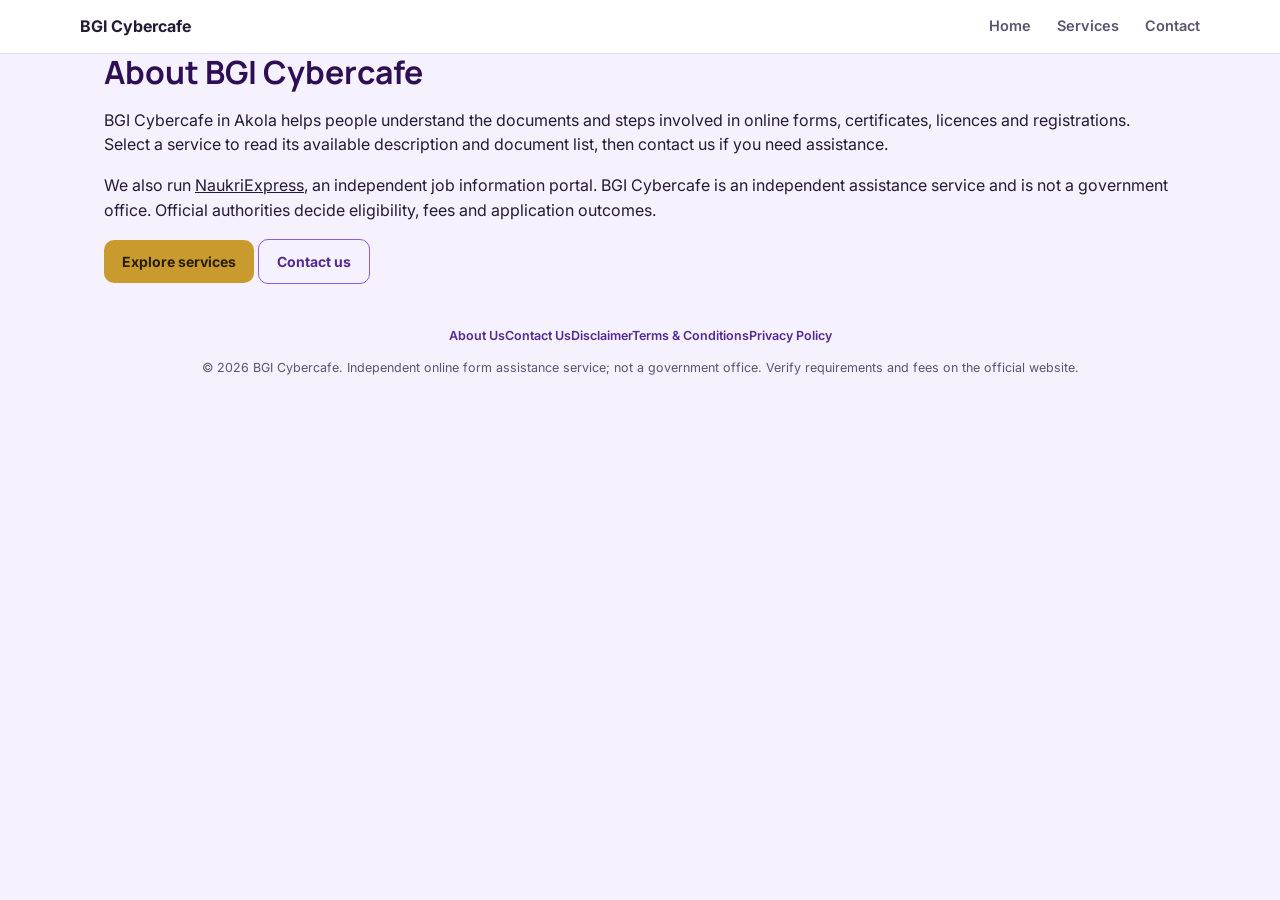
==== about.html @ b55a4147 "Update BGI Cybercafe website" ====
<!DOCTYPE html>
<html lang="en"><head><meta charset="UTF-8"><meta name="viewport" content="width=device-width, initial-scale=1">
<title>About Us | BGI Cybercafe Akola</title><meta name="description" content="Learn about BGI Cybercafe in Akola and our online form and registration assistance."><link rel="canonical" href="https://www.bgicybercafe.world/about.html"><link rel="stylesheet" href="css/style.css"></head>
<body><header class="site-header"><div class="container nav-row"><a href="index.html" class="brand"><span class="brand-text"><strong>BGI Cybercafe</strong></span></a><nav class="nav-links"><a href="index.html">Home</a><a href="index.html#services">Services</a><a href="contact.html">Contact</a></nav></div></header>
<main class="container legal-content"><h1>About BGI Cybercafe</h1><p>BGI Cybercafe in Akola helps people understand the documents and steps involved in online forms, certificates, licences and registrations. Select a service to read its available description and document list, then contact us if you need assistance.</p><p>We also run <a href="https://www.naukriexpress.space/" rel="noopener noreferrer">NaukriExpress</a>, an independent job information portal. BGI Cybercafe is an independent assistance service and is not a government office. Official authorities decide eligibility, fees and application outcomes.</p><p><a class="btn btn-primary" href="index.html#services">Explore services</a> <a class="btn btn-outline" href="contact.html">Contact us</a></p></main>
<footer><div class="container"><nav class="footer-links" aria-label="Footer links"><a href="about.html">About Us</a><a href="contact.html">Contact Us</a><a href="disclaimer.html">Disclaimer</a><a href="terms.html">Terms &amp; Conditions</a><a href="privacy-policy.html">Privacy Policy</a></nav><p>© 2026 BGI Cybercafe. Independent online form assistance service; not a government office. Verify requirements and fees on the official website.</p></div></footer><script src="js/theme.js"></script></body></html>
---- css/style.css ----
/* ============================================================
   Cyber Cafe Services — public site styles
   Palette: deep violet base, warm gold accent for calls to action
   Type: Manrope (headings) / Inter (body)
   ============================================================ */

@import url('https://fonts.googleapis.com/css2?family=Manrope:wght@500;700;800&family=Inter:wght@400;500;600;700&display=swap');

:root {
  --purple-900: #2E0F55;
  --purple-800: #3B1670;
  --purple-700: #522A93;
  --purple-600: #6D3BB8;
  --purple-500: #8B5CE0;
  --purple-100: #EDE6FB;
  --purple-50: #F6F2FD;
  --gold: #C99A2E;
  --gold-dark: #A87C1C;
  --ink: #241B36;
  --ink-soft: #5B5470;
  --white: #FFFFFF;
  --line: #E4DCF5;
  --shadow: 0 12px 28px -14px rgba(46, 15, 85, 0.28);
  --radius: 14px;
}

* { box-sizing: border-box; }

html { scroll-behavior: smooth; }

body {
  margin: 0;
  font-family: 'Inter', system-ui, sans-serif;
  color: var(--ink);
  background: var(--purple-50);
  line-height: 1.55;
}

h1, h2, h3, h4 {
  font-family: 'Manrope', system-ui, sans-serif;
  color: var(--purple-900);
  margin: 0 0 .4em;
  line-height: 1.18;
}

a { color: inherit; }

img { max-width: 100%; display: block; }

.container {
  max-width: 1120px;
  margin: 0 auto;
  padding: 0 24px;
}

button { font-family: inherit; cursor: pointer; }

:focus-visible {
  outline: 3px solid var(--gold);
  outline-offset: 2px;
}

/* ---------- Top ticker ---------- */
.ticker-bar {
  background: var(--purple-900);
  color: var(--purple-50);
  overflow: hidden;
  white-space: nowrap;
  border-bottom: 1px solid var(--purple-800);
}

.ticker-track {
  display: inline-block;
  padding: 9px 0;
  font-size: 13.5px;
  font-weight: 500;
  letter-spacing: .1px;
  animation: cc-marquee 26s linear infinite;
}

.ticker-track span { padding-right: 64px; }

@keyframes cc-marquee {
  from { transform: translateX(0); }
  to   { transform: translateX(-50%); }
}

@media (prefers-reduced-motion: reduce) {
  .ticker-track { animation: none; }
}

/* ---------- Header ---------- */
header.site-header {
  background: var(--white);
  border-bottom: 1px solid var(--line);
  position: sticky;
  top: 0;
  z-index: 30;
}

.nav-row {
  display: flex;
  align-items: center;
  justify-content: space-between;
  padding: 14px 0;
  gap: 16px;
}

.brand {
  display: flex;
  align-items: center;
  gap: 10px;
  text-decoration: none;
}

.brand-mark {
  width: 40px;
  height: 40px;
  border-radius: 11px;
  background: linear-gradient(150deg, var(--purple-700), var(--purple-900));
  color: var(--white);
  display: flex;
  align-items: center;
  justify-content: center;
  font-family: 'Manrope', sans-serif;
  font-weight: 800;
  font-size: 16px;
}

.brand-text .name {
  font-family: 'Manrope', sans-serif;
  font-weight: 800;
  font-size: 17px;
  color: var(--purple-900);
}

.brand-text .tag {
  font-size: 12px;
  color: var(--ink-soft);
}

.nav-links { display: flex; gap: 26px; }

.nav-links a {
  text-decoration: none;
  font-size: 14.5px;
  font-weight: 600;
  color: var(--ink-soft);
}

.nav-links a:hover { color: var(--purple-700); }

.btn {
  display: inline-flex;
  align-items: center;
  justify-content: center;
  gap: 8px;
  border: none;
  border-radius: 10px;
  font-weight: 700;
  font-size: 14px;
  padding: 11px 18px;
  text-decoration: none;
  transition: transform .12s ease, box-shadow .12s ease, background .15s ease;
}

.btn:active { transform: translateY(1px); }

.btn-primary {
  background: var(--gold);
  color: #2A1E00;
}
.btn-primary:hover { background: var(--gold-dark); }

.btn-ghost {
  background: var(--purple-100);
  color: var(--purple-800);
}
.btn-ghost:hover { background: var(--purple-100); filter: brightness(0.97); }

.btn-outline {
  background: transparent;
  color: var(--purple-700);
  border: 1.5px solid var(--purple-500);
}
.btn-outline:hover { background: var(--purple-50); }

.btn-block { width: 100%; }

/* ---------- Hero ---------- */
.hero {
  background: radial-gradient(circle at 85% 0%, var(--purple-700) 0%, var(--purple-900) 55%);
  color: var(--purple-50);
  padding: 64px 0 76px;
}

.hero-grid {
  display: grid;
  grid-template-columns: 1.15fr .85fr;
  gap: 40px;
  align-items: center;
}

.hero h1 {
  color: var(--white);
  font-size: clamp(30px, 4vw, 44px);
  max-width: 15ch;
}

.hero p.lead {
  color: #D9CCF4;
  font-size: 16.5px;
  max-width: 46ch;
  margin-bottom: 26px;
}

.hero-actions { display: flex; gap: 12px; flex-wrap: wrap; }

.hero-stats {
  display: grid;
  grid-template-columns: repeat(3, 1fr);
  gap: 14px;
  margin-top: 34px;
}

.hero-stat {
  background: rgba(255,255,255,.07);
  border: 1px solid rgba(255,255,255,.14);
  border-radius: 12px;
  padding: 14px 12px;
}

.hero-stat .num {
  font-family: 'Manrope', sans-serif;
  font-weight: 800;
  font-size: 21px;
  color: var(--white);
}

.hero-stat .lbl { font-size: 12px; color: #C9BAEA; }

.hero-card {
  background: var(--white);
  border-radius: 18px;
  padding: 22px;
  color: var(--ink);
  box-shadow: var(--shadow);
}

.hero-card h3 { font-size: 16px; margin-bottom: 12px; }

.hero-card ol {
  margin: 0 0 16px;
  padding-left: 18px;
  font-size: 14px;
  color: var(--ink-soft);
}

.hero-card li { margin-bottom: 8px; }

/* ---------- Sections ---------- */
.section { padding: 58px 0; }

.section-head {
  display: flex;
  justify-content: space-between;
  align-items: flex-end;
  gap: 20px;
  margin-bottom: 30px;
}

.section-head p { color: var(--ink-soft); max-width: 54ch; margin: 6px 0 0; }

/* ---------- Service cards ---------- */
.grid-services {
  display: grid;
  grid-template-columns: repeat(3, 1fr);
  gap: 20px;
}

.service-card {
  background: var(--white);
  border: 1px solid var(--line);
  border-radius: var(--radius);
  padding: 22px;
  display: flex;
  flex-direction: column;
  gap: 12px;
}

.service-top { display: flex; align-items: flex-start; gap: 12px; }

.service-icon {
  width: 46px;
  height: 46px;
  border-radius: 12px;
  background: var(--purple-100);
  display: flex;
  align-items: center;
  justify-content: center;
  font-size: 21px;
  flex-shrink: 0;
}

.service-title { font-size: 16.5px; margin: 0 0 2px; }

.service-tagline {
  font-size: 12.5px;
  font-weight: 600;
  color: var(--purple-600);
  text-transform: none;
}

.service-desc {
  font-size: 13.5px;
  color: var(--ink-soft);
  margin: 0;
}

.service-links {
  display: flex;
  gap: 14px;
  font-size: 13px;
  font-weight: 600;
}

.service-links button {
  background: none;
  border: none;
  padding: 0;
  color: var(--purple-700);
  display: flex;
  align-items: center;
  gap: 5px;
}

.service-links button:hover { color: var(--purple-900); }

.service-actions {
  margin-top: auto;
  display: flex;
  gap: 10px;
  padding-top: 6px;
}

.service-actions .btn { flex: 1; padding: 10px 12px; font-size: 13.5px; }

/* ---------- Modal ---------- */
.cc-modal-overlay {
  position: fixed;
  inset: 0;
  background: rgba(36, 20, 60, .55);
  display: none;
  align-items: center;
  justify-content: center;
  padding: 20px;
  z-index: 100;
}

.cc-modal-overlay.open { display: flex; }

.cc-modal {
  background: var(--white);
  border-radius: 16px;
  max-width: 480px;
  width: 100%;
  max-height: 85vh;
  overflow-y: auto;
  padding: 26px;
  position: relative;
}

.cc-modal-close {
  position: absolute;
  top: 14px;
  right: 14px;
  background: var(--purple-50);
  border: none;
  width: 32px;
  height: 32px;
  border-radius: 9px;
  font-size: 16px;
  color: var(--ink-soft);
}

.cc-modal h3 { padding-right: 30px; }

.cc-modal .modal-sub {
  font-size: 13px;
  color: var(--ink-soft);
  margin-bottom: 16px;
}

.doc-list { list-style: none; margin: 0; padding: 0; display: grid; gap: 9px; }

.doc-list li {
  display: flex;
  align-items: center;
  gap: 10px;
  font-size: 14px;
  padding: 10px 12px;
  background: var(--purple-50);
  border-radius: 9px;
}

.doc-list li::before {
  content: "";
  width: 8px;
  height: 8px;
  border-radius: 50%;
  background: var(--gold);
  flex-shrink: 0;
}

.cc-modal video-wrap iframe { width: 100%; aspect-ratio: 16/9; border-radius: 10px; border: none; }

.video-wrap { position: relative; padding-top: 56.25%; border-radius: 10px; overflow: hidden; background: var(--ink); }
.video-wrap iframe { position: absolute; inset: 0; width: 100%; height: 100%; border: none; }

.cc-modal .modal-apply { margin-top: 18px; }

/* ---------- How it works ---------- */
.steps {
  display: grid;
  grid-template-columns: repeat(4, 1fr);
  gap: 18px;
}

.step {
  background: var(--white);
  border: 1px solid var(--line);
  border-radius: var(--radius);
  padding: 20px;
}

.step .step-index {
  width: 30px;
  height: 30px;
  border-radius: 9px;
  background: var(--purple-900);
  color: var(--white);
  font-family: 'Manrope', sans-serif;
  font-weight: 700;
  font-size: 13px;
  display: flex;
  align-items: center;
  justify-content: center;
  margin-bottom: 12px;
}

.step h4 { font-size: 15px; }
.step p { font-size: 13.5px; color: var(--ink-soft); margin: 0; }

/* ---------- Contact / footer ---------- */
.contact-band {
  background: var(--purple-900);
  color: var(--purple-50);
  border-radius: 20px;
  padding: 34px;
  display: grid;
  grid-template-columns: 1.2fr .8fr;
  gap: 24px;
  align-items: center;
}

.contact-band h2 { color: var(--white); }
.contact-band p { color: #D9CCF4; }

.contact-info { display: grid; gap: 8px; font-size: 14px; }

footer {
  padding: 26px 0 40px;
  text-align: center;
  font-size: 12.5px;
  color: var(--ink-soft);
}

footer a { color: var(--purple-700); text-decoration: none; font-weight: 600; }

/* ---------- Responsive ---------- */
@media (max-width: 880px) {
  .hero-grid { grid-template-columns: 1fr; }
  .grid-services { grid-template-columns: repeat(2, 1fr); }
  .steps { grid-template-columns: repeat(2, 1fr); }
  .contact-band { grid-template-columns: 1fr; text-align: left; }
  .nav-links { display: none; }
}

@media (max-width: 560px) {
  .grid-services { grid-template-columns: 1fr; }
  .steps { grid-template-columns: 1fr; }
  .hero-stats { grid-template-columns: 1fr; }
  .service-actions { flex-direction: column; }
}
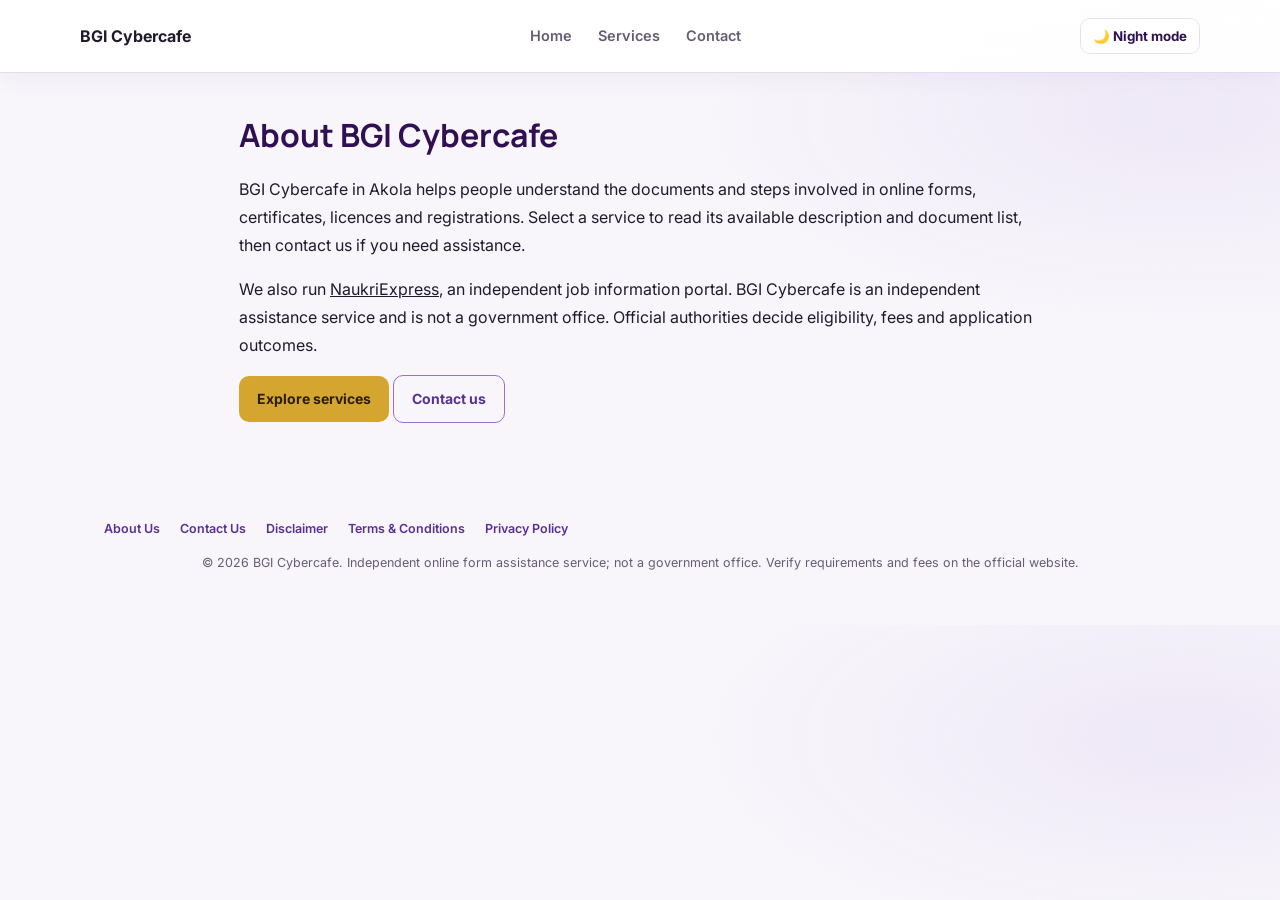
==== commit 878b7d2a: "Add Google AdSense script to public pages" ====
--- a/about.html
+++ b/about.html
@@ -1,6 +1,8 @@
 <!DOCTYPE html>
 <html lang="en"><head><meta charset="UTF-8"><meta name="viewport" content="width=device-width, initial-scale=1">
-<title>About Us | BGI Cybercafe Akola</title><meta name="description" content="Learn about BGI Cybercafe in Akola and our online form and registration assistance."><link rel="canonical" href="https://www.bgicybercafe.world/about.html"><link rel="stylesheet" href="css/style.css"></head>
+<title>About Us | BGI Cybercafe Akola</title><meta name="description" content="Learn about BGI Cybercafe in Akola and our online form and registration assistance."><link rel="canonical" href="https://www.bgicybercafe.world/about.html"><link rel="stylesheet" href="css/style.css"><script async src="https://pagead2.googlesyndication.com/pagead/js/adsbygoogle.js?client=ca-pub-7337308462039392"
+     crossorigin="anonymous"></script>
+</head>
 <body><header class="site-header"><div class="container nav-row"><a href="index.html" class="brand"><span class="brand-text"><strong>BGI Cybercafe</strong></span></a><nav class="nav-links"><a href="index.html">Home</a><a href="index.html#services">Services</a><a href="contact.html">Contact</a></nav></div></header>
 <main class="container legal-content"><h1>About BGI Cybercafe</h1><p>BGI Cybercafe in Akola helps people understand the documents and steps involved in online forms, certificates, licences and registrations. Select a service to read its available description and document list, then contact us if you need assistance.</p><p>We also run <a href="https://www.naukriexpress.space/" rel="noopener noreferrer">NaukriExpress</a>, an independent job information portal. BGI Cybercafe is an independent assistance service and is not a government office. Official authorities decide eligibility, fees and application outcomes.</p><p><a class="btn btn-primary" href="index.html#services">Explore services</a> <a class="btn btn-outline" href="contact.html">Contact us</a></p></main>
 <footer><div class="container"><nav class="footer-links" aria-label="Footer links"><a href="about.html">About Us</a><a href="contact.html">Contact Us</a><a href="disclaimer.html">Disclaimer</a><a href="terms.html">Terms &amp; Conditions</a><a href="privacy-policy.html">Privacy Policy</a></nav><p>© 2026 BGI Cybercafe. Independent online form assistance service; not a government office. Verify requirements and fees on the official website.</p></div></footer><script src="js/theme.js"></script></body></html>
--- a/css/style.css
+++ b/css/style.css
@@ -335,6 +335,25 @@
 }
 
 .service-links button:hover { color: var(--purple-900); }
+.service-links a { color: var(--purple-700); text-decoration: none; }
+.service-links a:hover { text-decoration: underline; }
+.service-title a, .service-desc a, .news-card h2 a, .news-card h3 a { color: inherit; text-decoration: none; }
+.service-title a:hover, .service-desc a:hover, .news-card h2 a:hover, .news-card h3 a:hover { text-decoration: underline; }
+.service-tags { display: flex; flex-wrap: wrap; gap: 5px; margin: 8px 0; }
+.service-tags span { border-radius: 30px; background: var(--purple-100); color: var(--purple-900); padding: 3px 8px; font-size: 11px; }
+.hero-news-item { padding: 10px 0; border-bottom: 1px solid var(--line); }
+.hero-news-item a { color: var(--purple-900); font-weight: 700; }
+.news-body { white-space: pre-wrap; overflow-wrap: anywhere; }
+.copy-link { background: transparent; border: 0; color: var(--purple-700); font-size: 12px; text-decoration: underline; align-self: flex-start; padding: 0; }
+.share-row { display: flex; flex-wrap: wrap; align-items: center; gap: 10px; margin: 24px 0; }
+.share-icon { width: 20px; height: 20px; flex: none; }
+.whatsapp-icon { color: #1fae5d; }
+.telegram-icon { color: #229ed9; }
+.jobs-promo { display: inline-flex; align-items: center; gap: 9px; padding: 10px 16px; margin: 0 0 22px; border-radius: 999px; background: #f2c64d; color: #261504; font-weight: 800; text-decoration: none; box-shadow: 0 8px 22px rgba(0,0,0,.16); animation: jobs-pulse 2.8s ease-in-out infinite; }
+.jobs-promo:hover { transform: translateY(-2px); background: #ffd96b; }
+.jobs-promo-dot { width: 9px; height: 9px; background: #982d16; border-radius: 50%; box-shadow: 0 0 0 4px rgba(152,45,22,.18); }
+@keyframes jobs-pulse { 50% { box-shadow: 0 8px 28px rgba(242,198,77,.5); } }
+.mobile-menu-toggle { display: none; border: 1px solid var(--line); border-radius: 9px; background: var(--white); color: var(--purple-900); padding: 9px 12px; font-weight: 700; }
 
 .service-actions {
   margin-top: auto;
@@ -466,7 +485,8 @@
 .contact-band h2 { color: var(--white); }
 .contact-band p { color: #D9CCF4; }
 
-.contact-info { display: grid; gap: 8px; font-size: 14px; }
+.contact-info { display: grid; gap: 8px; font-size: 14px; color: #fff; }
+.contact-info > div { color: #fff; }
 
 footer {
   padding: 26px 0 40px;
@@ -476,6 +496,48 @@
 }
 
 footer a { color: var(--purple-700); text-decoration: none; font-weight: 600; }
+.footer-links { display: flex; flex-wrap: wrap; gap: 10px 20px; margin-bottom: 14px; }
+.legal-content { max-width: 850px; margin: 44px auto 70px; line-height: 1.75; }
+.legal-content h1 { margin-bottom: 20px; }
+.legal-content h2 { margin: 24px 0 8px; font-size: 1.3rem; }
+.legal-content p, .legal-content li { margin-bottom: 12px; }
+.theme-toggle { background: var(--white); border: 1px solid var(--line); border-radius: 10px; color: var(--purple-900); font-weight: 700; padding: 9px 12px; white-space: nowrap; }
+.service-details { background: var(--white); border: 1px solid var(--line); border-radius: var(--radius); padding: 28px; }
+.service-details .doc-list { margin: 16px 0 24px; }
+html[data-theme="dark"] {
+  color-scheme: dark;
+  --purple-50: #151021;
+  --purple-100: #312345;
+  --purple-700: #c9aaff;
+  --ink: #f4efff;
+  --ink-soft: #c8bddb;
+  --line: #493657;
+}
+html[data-theme="dark"] body { background: #151021; color: #f4efff; }
+html[data-theme="dark"] h1, html[data-theme="dark"] h2, html[data-theme="dark"] h3, html[data-theme="dark"] h4 { color: #f4efff; }
+html[data-theme="dark"] .service-card, html[data-theme="dark"] .step, html[data-theme="dark"] .hero-card, html[data-theme="dark"] .service-details, html[data-theme="dark"] .cc-modal { background: #241a34; color: #f4efff; border-color: #493657; }
+html[data-theme="dark"] .theme-toggle { background: #352548; color: #f4efff; }
+html[data-theme="dark"] .service-desc, html[data-theme="dark"] .service-tagline, html[data-theme="dark"] .step p, html[data-theme="dark"] footer { color: #c8bddb; }
+html[data-theme="dark"] .doc-list li { background: #352548; }
+html[data-theme="dark"] .hero h1, html[data-theme="dark"] .contact-band h2 { color: #fff; }
+html[data-theme="dark"] header.site-header { background: #241a34; border-color: #493657; }
+html[data-theme="dark"] .brand-text .name, html[data-theme="dark"] .brand strong,
+html[data-theme="dark"] .nav-links a, html[data-theme="dark"] .hero-card h2,
+html[data-theme="dark"] .hero-card h3, html[data-theme="dark"] .hero-news-item a,
+html[data-theme="dark"] .service-links a, html[data-theme="dark"] .service-title,
+html[data-theme="dark"] .news-card a, html[data-theme="dark"] .service-tags span { color: #f4efff; }
+html[data-theme="dark"] .service-tags span { background: #493657; }
+html[data-theme="dark"] .btn-outline { color: #e6cdff; border-color: #b693ee; background: #302143; }
+html[data-theme="dark"] .btn-ghost { color: #f4efff; background: #493657; }
+html[data-theme="dark"] .btn-primary { color: #211500; background: #e6b43f; }
+html[data-theme="dark"] .hero-card p, html[data-theme="dark"] .hero-card li { color: #f4efff; }
+html[data-theme="dark"] .contact-band, html[data-theme="dark"] .contact-band p,
+html[data-theme="dark"] .contact-info, html[data-theme="dark"] .contact-info > div { color: #fff; }
+html[data-theme="dark"] .ticker-bar { background: #281346; color: #ffcf55; }
+html[data-theme="dark"] .ticker-track, html[data-theme="dark"] .ticker-track span { color: #ffcf55; }
+html[data-theme="dark"] .copy-link { color: #f2c64d; }
+html[data-theme="dark"] .mobile-menu-toggle { background: #352548; color: #fff; }
+@media (prefers-reduced-motion: reduce) { .jobs-promo { animation: none; } }
 
 /* ---------- Responsive ---------- */
 @media (max-width: 880px) {
@@ -483,12 +545,1315 @@
   .grid-services { grid-template-columns: repeat(2, 1fr); }
   .steps { grid-template-columns: repeat(2, 1fr); }
   .contact-band { grid-template-columns: 1fr; text-align: left; }
-  .nav-links { display: none; }
+  .nav-row { flex-wrap: wrap; }
+  .mobile-menu-toggle { display: inline-flex; margin-left: auto; }
+  .nav-links { display: none; order: 10; flex-basis: 100%; flex-direction: column; gap: 0; background: var(--white); border: 1px solid var(--line); border-radius: 12px; padding: 8px; }
+  .nav-links.open { display: flex; }
+  .nav-links a { display: block; padding: 10px 12px; }
+  html[data-theme="dark"] .nav-links { background: #241a34; }
 }
 
 @media (max-width: 560px) {
+  .container { padding-left: 16px; padding-right: 16px; }
+  .nav-row > .btn { display: none; }
+  .theme-toggle { font-size: 12px; padding: 8px; }
+  .brand-text .name { font-size: 15px; }
+  .brand-text .tag { font-size: 10px; }
+  .hero-card, .service-details { padding: 18px; }
+  .share-row .btn { flex: 1 1 130px; }
   .grid-services { grid-template-columns: 1fr; }
   .steps { grid-template-columns: 1fr; }
   .hero-stats { grid-template-columns: 1fr; }
   .service-actions { flex-direction: column; }
 }
+
+/* Homepage service strip: keep every service in one horizontal row. */
+#services.section {
+  padding: 24px 0 18px;
+}
+
+#services .section-head {
+  margin-bottom: 14px;
+}
+
+#services .grid-services {
+  display: flex;
+  flex-wrap: nowrap;
+  gap: 14px;
+  overflow-x: auto;
+  padding: 2px 2px 12px;
+  scroll-snap-type: x proximity;
+  -webkit-overflow-scrolling: touch;
+}
+
+#services .service-card {
+  flex: 0 0 min(310px, 82vw);
+  scroll-snap-align: start;
+}
+
+
+/* Compact homepage intro, service carousel and news popup. */
+.home-title { padding: 16px 0 8px; }
+.home-title h1 { margin: 0; font-size: clamp(18px, 2.4vw, 27px); white-space: nowrap; }
+#services .grid-services { scroll-behavior: auto; }
+#services .grid-services:hover { cursor: grab; }
+.news-section { padding-top: 34px; }
+.news-section .section-head { margin-bottom: 14px; }
+.news-launch-card { display: flex; align-items: center; justify-content: space-between; gap: 16px; width: min(100%, 440px); padding: 14px 16px; border: 1px solid var(--line); border-radius: 12px; background: var(--white); color: var(--ink-soft); font-size: 14px; }
+.news-modal { max-width: 760px; }
+.news-modal-list { display: grid; grid-template-columns: repeat(2, minmax(0, 1fr)); gap: 12px; margin-top: 14px; }
+.news-modal-list .service-card { padding: 16px; gap: 9px; }
+.news-modal-list .service-card h3 { font-size: 16px; }
+html[data-theme="dark"] .news-launch-card { background: #241a34; color: #c8bddb; border-color: #493657; }
+@media (max-width: 560px) {
+  .home-title h1 { white-space: normal; font-size: 18px; }
+  .news-modal-list { grid-template-columns: 1fr; }
+  .news-launch-card { width: 100%; }
+}
+@media (prefers-reduced-motion: reduce) {
+  #services .grid-services { scroll-behavior: auto; }
+}
+
+
+
+/* Service search and relocated jobs link. */
+#services .section-head { align-items: center; }
+.services-search-wrap input { width: min(290px, 45vw); border: 1px solid var(--line); border-radius: 10px; padding: 11px 14px; background: var(--white); color: var(--ink); font: inherit; }
+.services-promo-row { display: flex; align-items: center; justify-content: space-between; gap: 16px; margin-top: 4px; padding: 10px 0 0; color: var(--ink-soft); }
+.services-promo-row .jobs-promo { margin: 0; }
+.sr-only { position: absolute; width: 1px; height: 1px; padding: 0; margin: -1px; overflow: hidden; clip: rect(0, 0, 0, 0); white-space: nowrap; border: 0; }
+.about-service { margin: 20px 0; border: 1px solid var(--line); border-radius: 10px; padding: 12px 16px; }
+.about-service summary { cursor: pointer; font-weight: 700; color: var(--purple-700); }
+.about-service p { margin-bottom: 0; }
+html[data-theme="dark"] .services-search-wrap input { background: #241a34; color: #f4efff; border-color: #493657; }
+@media (max-width: 560px) {
+  #services .section-head { align-items: stretch; flex-direction: column; }
+  .services-search-wrap input, .services-promo-row { width: 100%; }
+  .services-promo-row { align-items: flex-start; flex-direction: column; }
+}
+
+/* Make filtered service cards disappear despite the card's flex display. */
+#services .grid-services > [hidden] { display: none !important; }
+
+
+/* Compact service cards with clear actions; stack the full list on phones. */
+#services .service-card {
+  justify-content: space-between;
+  min-height: 146px;
+  padding: 16px;
+}
+#services .service-top { align-items: center; min-width: 0; }
+#services .service-title { font-size: 15px; overflow-wrap: anywhere; }
+#services .service-actions {
+  display: grid;
+  grid-template-columns: repeat(3, minmax(0, 1fr));
+  gap: 8px;
+  margin-top: auto;
+  padding-top: 8px;
+}
+#services .service-actions .btn {
+  min-width: 0;
+  min-height: 42px;
+  padding: 9px 8px;
+  font-size: 13px;
+  white-space: nowrap;
+}
+#services .btn-youtube {
+  background: #c62828;
+  color: #fff;
+  border: 1px solid #a91f1f;
+}
+#services .btn-youtube:hover { background: #a91f1f; }
+html[data-theme="dark"] #services .btn-youtube {
+  background: #c62828;
+  color: #fff;
+  border-color: #f08080;
+}
+html[data-theme="dark"] #services .btn-youtube:hover { background: #a91f1f; }
+
+@media (max-width: 640px) {
+  body { padding-bottom: calc(190px + env(safe-area-inset-bottom)); }
+  #services .grid-services {
+    display: grid;
+    grid-template-columns: minmax(0, 1fr);
+    gap: 12px;
+    overflow: visible;
+    padding: 2px 0 12px;
+    scroll-snap-type: none;
+  }
+  #services .service-card {
+    width: 100%;
+    min-width: 0;
+    min-height: 0;
+    padding: 14px;
+    scroll-snap-align: none;
+  }
+  #services .service-actions {
+    grid-template-columns: repeat(2, minmax(0, 1fr));
+    gap: 8px;
+  }
+  #services .service-actions .btn {
+    width: 100%;
+    min-height: 44px;
+    font-size: 12.5px;
+    padding: 9px 6px;
+  }
+  #services .services-promo-row {
+    position: fixed;
+    left: 0;
+    right: 0;
+    bottom: 0;
+    z-index: 80;
+    width: 100%;
+    margin: 0;
+    padding: 9px 12px calc(9px + env(safe-area-inset-bottom));
+    display: flex;
+    flex-direction: row;
+    align-items: center;
+    justify-content: space-between;
+    gap: 8px;
+    background: var(--white);
+    border-top: 1px solid var(--line);
+    box-shadow: 0 -5px 18px rgba(30, 16, 48, .12);
+    font-size: 11px;
+  }
+  #services .services-promo-row > span {
+    min-width: 0;
+    line-height: 1.3;
+  }
+  #services .services-promo-row .jobs-promo {
+    flex: 0 0 auto;
+    padding: 9px 11px;
+    font-size: 11px;
+    white-space: nowrap;
+  }
+  html[data-theme="dark"] #services .services-promo-row {
+    background: #241a34;
+    border-color: #493657;
+    box-shadow: 0 -5px 18px rgba(0, 0, 0, .35);
+  }
+}
+
+
+/* Desktop services are a four-column grid, with additional cards on new rows. */
+@media (min-width: 881px) {
+  #services .grid-services {
+    display: grid;
+    grid-template-columns: repeat(3, minmax(0, 1fr));
+    flex-wrap: initial;
+    overflow: visible;
+    scroll-snap-type: none;
+  }
+  #services .service-card {
+    width: auto;
+    min-width: 0;
+    flex: initial;
+    scroll-snap-align: none;
+  }
+}
+@media (min-width: 641px) and (max-width: 880px) {
+  #services .grid-services {
+    display: grid;
+    grid-template-columns: repeat(2, minmax(0, 1fr));
+    flex-wrap: initial;
+    overflow: visible;
+    scroll-snap-type: none;
+  }
+  #services .service-card {
+    width: auto;
+    min-width: 0;
+    flex: initial;
+    scroll-snap-align: none;
+  }
+}
+
+
+/* Keep the jobs updates link in the same viewport position while scrolling. */
+@media (min-width: 641px) {
+  #services .services-promo-row .jobs-promo {
+    position: fixed;
+    right: 24px;
+    bottom: 24px;
+    z-index: 80;
+    margin: 0;
+  }
+}
+
+
+/* Keep the existing news card and heading visible above the jobs link. */
+body { padding-bottom: 160px; }
+#news.news-section {
+  position: fixed;
+  right: 24px;
+  bottom: 88px;
+  z-index: 79;
+  width: min(440px, calc(100vw - 48px));
+  padding: 0;
+}
+#news.news-section .container {
+  width: 100%;
+  max-width: none;
+  padding: 0;
+}
+#news.news-section .section-head {
+  margin: 0 0 8px;
+}
+#news.news-section .news-launch-card {
+  width: 100%;
+  box-shadow: 0 8px 24px rgba(30, 16, 48, .14);
+}
+html[data-theme="dark"] #news.news-section .news-launch-card {
+  box-shadow: 0 8px 24px rgba(0, 0, 0, .35);
+}
+@media (max-width: 640px) {
+  body { padding-bottom: calc(190px + env(safe-area-inset-bottom)); }
+  #news.news-section {
+    left: 8px;
+    right: 8px;
+    bottom: calc(74px + env(safe-area-inset-bottom));
+    width: auto;
+  }
+}
+
+
+/* The fixed news action uses the same gold pill design as Latest Job Updates. */
+.news-launch-card {
+  width: 100%;
+  padding: 0;
+  border: 0;
+  border-radius: 0;
+  background: transparent;
+  box-shadow: none;
+  justify-content: flex-start;
+}
+.news-launch-card .news-promo {
+  border: 0;
+  margin: 0;
+  font: inherit;
+  font-weight: 800;
+  line-height: normal;
+  cursor: pointer;
+}
+
+
+/* Stack the news pill directly above Latest Job Updates on the same right edge. */
+#news.news-section {
+  width: max-content;
+  max-width: calc(100vw - 48px);
+}
+#news.news-section .container {
+  width: max-content;
+  max-width: 100%;
+  margin: 0;
+}
+#news.news-section .section-head {
+  justify-content: flex-end;
+  text-align: right;
+}
+#news.news-section .news-launch-card {
+  width: max-content;
+  max-width: 100%;
+  margin-left: auto;
+  justify-content: flex-end;
+  box-shadow: none;
+}
+#news.news-section .news-promo {
+  font-size: 16px;
+  white-space: nowrap;
+}
+@media (max-width: 640px) {
+  #news.news-section {
+    left: auto;
+    right: 12px;
+    width: max-content;
+    max-width: calc(100vw - 24px);
+  }
+  #news.news-section .container {
+    width: max-content;
+    max-width: 100%;
+  }
+  #news.news-section .news-promo {
+    font-size: 11px;
+    padding: 9px 11px;
+  }
+}
+
+
+/* Keep the news popup trigger in the sticky header above the page content. */
+.news-header-row {
+  display: flex;
+  justify-content: flex-end;
+  align-items: center;
+  padding-top: 0;
+  padding-bottom: 10px;
+}
+.news-header-row .news-promo {
+  margin: 0;
+  border: 0;
+  font: inherit;
+  font-size: 14px;
+  font-weight: 800;
+  line-height: normal;
+  cursor: pointer;
+}
+
+/* Muted rose YouTube action: calm in light mode and readable in dark mode. */
+#services .btn-youtube {
+  background: #fce9e7;
+  color: #6a2d30;
+  border: 1px solid #e7c0bd;
+  box-shadow: 0 2px 6px rgba(106, 45, 48, .08);
+}
+#services .btn-youtube:hover {
+  background: #f5d9d6;
+  border-color: #d9aaa6;
+}
+#services .btn-youtube:focus-visible {
+  outline: 3px solid #c7817b;
+  outline-offset: 2px;
+}
+html[data-theme="dark"] #services .btn-youtube {
+  background: #69434b;
+  color: #fff0f2;
+  border-color: #906a72;
+  box-shadow: 0 2px 8px rgba(0, 0, 0, .2);
+}
+html[data-theme="dark"] #services .btn-youtube:hover {
+  background: #78515a;
+  border-color: #a77d85;
+}
+html[data-theme="dark"] #services .btn-youtube:focus-visible {
+  outline-color: #d39ba4;
+}
+
+/* The fixed jobs link is the only viewport-fixed control now. */
+body { padding-bottom: 0; }
+@media (max-width: 640px) {
+  body { padding-bottom: calc(82px + env(safe-area-inset-bottom)); }
+  .news-header-row {
+    padding-top: 0;
+    padding-bottom: 8px;
+  }
+  .news-header-row .news-promo {
+    font-size: 11px;
+    padding: 9px 11px;
+  }
+}
+
+
+/* Style the news popup trigger like the other navigation links. */
+.nav-links .nav-news-link {
+  display: inline-flex;
+  align-items: center;
+  justify-content: center;
+  margin: 0;
+  padding: 0;
+  border: 0;
+  border-radius: 0;
+  background: transparent;
+  color: var(--ink-soft);
+  font: inherit;
+  font-size: 14.5px;
+  font-weight: 600;
+  line-height: normal;
+  white-space: nowrap;
+  text-decoration: none;
+  cursor: pointer;
+  transition: color .15s ease;
+}
+.nav-links .nav-news-link:hover {
+  color: var(--purple-700);
+  background: transparent;
+}
+html[data-theme="dark"] .nav-links .nav-news-link {
+  color: #f4efff;
+}
+html[data-theme="dark"] .nav-links .nav-news-link:hover {
+  color: #d8c0ff;
+}
+@media (max-width: 880px) {
+  .nav-links .nav-news-link {
+    width: 100%;
+    justify-content: flex-start;
+    margin: 0;
+    padding: 10px 12px;
+    font-size: 14.5px;
+  }
+}
+
+/* A brief reveal when mobile visitors open a service detail page. */
+@keyframes service-detail-enter {
+  from { opacity: 0; transform: translateY(12px); }
+  to { opacity: 1; transform: translateY(0); }
+}
+@media (max-width: 640px) {
+  .service-details > * {
+    animation: service-detail-enter .38s ease-out both;
+  }
+  .service-details > *:nth-child(n + 2) { animation-delay: .04s; }
+}
+@media (prefers-reduced-motion: reduce) {
+  .service-details > * { animation: none !important; }
+}
+
+/* Refined news cards in the updates popup. */
+.news-modal {
+  width: min(920px, 100%);
+  max-width: 920px;
+  padding: 28px;
+  border: 1px solid var(--line);
+  box-shadow: 0 24px 70px rgba(25, 12, 43, .24);
+}
+.news-modal > h3 {
+  margin: 0;
+  padding: 0 42px 16px 0;
+  border-bottom: 1px solid var(--line);
+  font-size: clamp(20px, 2.4vw, 25px);
+  letter-spacing: -.025em;
+}
+.news-modal-list {
+  grid-template-columns: repeat(2, minmax(0, 1fr));
+  align-items: stretch;
+  gap: 14px;
+  margin-top: 18px;
+}
+.news-modal-list .news-card {
+  position: relative;
+  min-width: 0;
+  min-height: 220px;
+  overflow: hidden;
+  gap: 12px;
+  padding: 20px;
+  border-radius: 16px;
+  border-color: #e7def5;
+  background: linear-gradient(145deg, #fff 0%, #fbf9ff 100%);
+  box-shadow: 0 8px 22px rgba(53, 24, 83, .07);
+  transition: transform .18s ease, border-color .18s ease, box-shadow .18s ease;
+}
+.news-modal-list .news-card::before {
+  position: absolute;
+  inset: 0 auto 0 0;
+  width: 4px;
+  background: linear-gradient(180deg, #9a70dc, #d0a33f);
+  content: "";
+}
+.news-modal-list .news-card:hover {
+  transform: translateY(-2px);
+  border-color: #cdb9eb;
+  box-shadow: 0 14px 30px rgba(53, 24, 83, .12);
+}
+.news-card-label {
+  align-self: flex-start;
+  padding: 4px 9px;
+  border: 1px solid #e6dcf6;
+  border-radius: 999px;
+  background: #f4effc;
+  color: #68459a;
+  font-size: 10px;
+  font-weight: 800;
+  letter-spacing: .075em;
+  line-height: 1.3;
+  text-transform: uppercase;
+}
+.news-modal-list .news-card .news-card-title {
+  margin: 0;
+  font-size: 16px;
+  line-height: 1.4;
+  letter-spacing: -.015em;
+}
+.news-card-title a {
+  color: var(--ink);
+  text-decoration: none;
+}
+.news-card-title a:hover { color: var(--purple-700); }
+.news-modal-list .news-card .news-card-summary {
+  margin: 0;
+  color: var(--ink-soft);
+  font-size: 13px;
+  line-height: 1.65;
+  overflow-wrap: anywhere;
+}
+.news-card-actions {
+  display: flex;
+  flex-wrap: wrap;
+  align-items: center;
+  gap: 8px;
+  margin-top: auto;
+  padding-top: 4px;
+}
+.news-card-link {
+  display: inline-flex;
+  min-height: 38px;
+  align-items: center;
+  justify-content: center;
+  gap: 8px;
+  padding: 8px 12px;
+  border: 1px solid var(--line);
+  border-radius: 10px;
+  font-size: 12px;
+  font-weight: 700;
+  line-height: 1.35;
+  text-decoration: none;
+  transition: background .15s ease, border-color .15s ease, color .15s ease, transform .15s ease;
+}
+.news-card-details {
+  border-color: #d7c7f0;
+  background: #f3edfc;
+  color: #4d287f;
+}
+.news-card-details:hover {
+  border-color: #b99ce4;
+  background: #eae0f8;
+  transform: translateY(-1px);
+}
+.news-card-source {
+  background: transparent;
+  color: var(--ink-soft);
+}
+.news-card-source:hover {
+  border-color: #c9b5e8;
+  background: var(--purple-50);
+  color: var(--purple-700);
+}
+html[data-theme="dark"] .news-modal {
+  background: #1c1428;
+  border-color: #493657;
+  box-shadow: 0 24px 70px rgba(0, 0, 0, .55);
+}
+html[data-theme="dark"] .news-modal-list .news-card {
+  border-color: #514062;
+  background: linear-gradient(145deg, #2a2039 0%, #241a34 100%);
+  box-shadow: 0 8px 22px rgba(0, 0, 0, .2);
+}
+html[data-theme="dark"] .news-modal-list .news-card:hover {
+  border-color: #765d96;
+  box-shadow: 0 14px 30px rgba(0, 0, 0, .3);
+}
+html[data-theme="dark"] .news-card-label {
+  border-color: #5a466e;
+  background: #38294a;
+  color: #ddc9ff;
+}
+html[data-theme="dark"] .news-card-title a { color: #f7f1ff; }
+html[data-theme="dark"] .news-card-title a:hover { color: #ddc9ff; }
+html[data-theme="dark"] .news-modal-list .news-card .news-card-summary { color: #c8bddb; }
+html[data-theme="dark"] .news-card-details {
+  border-color: #705893;
+  background: #392a4e;
+  color: #eadcff;
+}
+html[data-theme="dark"] .news-card-details:hover {
+  border-color: #9a7dc0;
+  background: #48345f;
+}
+html[data-theme="dark"] .news-card-source {
+  border-color: #554564;
+  color: #d4c9e2;
+}
+html[data-theme="dark"] .news-card-source:hover {
+  border-color: #8268a0;
+  background: #342743;
+  color: #eadcff;
+}
+@media (max-width: 560px) {
+  .news-modal { padding: 20px 16px; }
+  .news-modal-list { grid-template-columns: minmax(0, 1fr); gap: 11px; margin-top: 14px; }
+  .news-modal-list .news-card { min-height: 0; padding: 17px; }
+  .news-modal-list .news-card .news-card-title { font-size: 15.5px; }
+}
+@media (prefers-reduced-motion: reduce) {
+  .news-modal-list .news-card,
+  .news-card-link { transition: none; }
+  .news-modal-list .news-card:hover,
+  .news-card-details:hover { transform: none; }
+}
+
+/* Lightly refresh service cards while keeping the current page layout. */
+#services .service-card {
+  border-color: #e3d8f1;
+  background: linear-gradient(150deg, #fff 0%, #fcfaff 100%);
+  box-shadow: 0 7px 20px rgba(34, 17, 54, .07);
+  transition: transform .18s ease, border-color .18s ease, box-shadow .18s ease;
+}
+#services .service-card:hover {
+  transform: translateY(-3px);
+  border-color: #baa1dd;
+  box-shadow: 0 15px 30px rgba(34, 17, 54, .13);
+}
+#services .service-icon {
+  border: 1px solid rgba(133, 93, 184, .10);
+}
+html[data-theme="dark"] #services .service-card {
+  border-color: #514062;
+  background: linear-gradient(150deg, #2c223b 0%, #251a34 100%);
+  box-shadow: 0 8px 22px rgba(0, 0, 0, .20);
+}
+html[data-theme="dark"] #services .service-card:hover {
+  border-color: #8065a1;
+  box-shadow: 0 15px 32px rgba(0, 0, 0, .32);
+}
+html[data-theme="dark"] #services .service-icon {
+  border-color: rgba(219, 195, 255, .12);
+}
+@media (prefers-reduced-motion: reduce) {
+  #services .service-card { transition: none; }
+  #services .service-card:hover { transform: none; }
+}
+
+/* Premium, mobile-first homepage finish. */
+:root {
+  --purple-900: #301052;
+  --purple-800: #40166e;
+  --purple-700: #593095;
+  --purple-600: #7144ad;
+  --purple-500: #9870cc;
+  --purple-100: #eee7f8;
+  --purple-50: #f8f6fb;
+  --gold: #d5a62f;
+  --gold-dark: #b5871f;
+  --ink: #211a2e;
+  --ink-soft: #665d73;
+  --line: #e6dff0;
+  --shadow: 0 18px 46px -26px rgba(42, 16, 75, .34);
+  --radius: 16px;
+}
+body {
+  background:
+    radial-gradient(ellipse at 92% 18%, rgba(219, 204, 241, .32), transparent 30rem),
+    #f8f6fb;
+}
+.ticker-bar {
+  border: 0;
+  background: linear-gradient(90deg, #321250, #4d2478 58%, #321250);
+  box-shadow: 0 3px 14px rgba(37, 14, 62, .12);
+}
+.ticker-track { padding: 7px 0; font-size: 12.5px; }
+header.site-header {
+  background: rgba(255,255,255,.94);
+  border-bottom-color: rgba(224,215,238,.88);
+  box-shadow: 0 7px 24px rgba(40, 18, 64, .045);
+  backdrop-filter: blur(14px);
+}
+.nav-row { min-height: 72px; }
+.brand-mark {
+  border-radius: 14px;
+  background: linear-gradient(145deg, #7749b6, #321250);
+  box-shadow: 0 7px 16px rgba(49,18,80,.20);
+}
+.nav-links { align-items: center; }
+.nav-links a, .nav-links .nav-news-link {
+  transition: color .16s ease, transform .16s ease;
+}
+.nav-links a:hover, .nav-links .nav-news-link:hover {
+  color: var(--purple-600);
+  transform: translateY(-1px);
+}
+.nav-row > .btn-primary {
+  min-height: 44px;
+  padding-inline: 21px;
+  border-radius: 12px;
+  background: linear-gradient(135deg, #e7bd58, #d1a02d);
+  box-shadow: 0 7px 16px rgba(170, 121, 20, .18);
+}
+.nav-row > .btn-primary:hover {
+  background: linear-gradient(135deg, #efcb70, #d8aa3b);
+  box-shadow: 0 10px 20px rgba(170, 121, 20, .24);
+}
+.home-title {
+  position: relative;
+  overflow: hidden;
+  padding: 19px 0 10px;
+}
+.home-title::before,
+.home-title::after {
+  position: absolute;
+  z-index: -1;
+  width: 280px;
+  height: 280px;
+  border-radius: 50%;
+  filter: blur(2px);
+  content: "";
+  pointer-events: none;
+}
+.home-title::before {
+  top: -150px;
+  right: 8%;
+  background: radial-gradient(circle, rgba(191, 158, 230, .26), transparent 70%);
+}
+.home-title::after {
+  left: -170px;
+  bottom: -200px;
+  background: radial-gradient(circle, rgba(226, 192, 113, .12), transparent 70%);
+}
+.home-title-card {
+  position: relative;
+  overflow: hidden;
+  padding: 23px 28px 21px;
+  border: 1px solid rgba(255,255,255,.16);
+  border-radius: 20px;
+  background:
+    radial-gradient(ellipse at 89% 0%, rgba(160, 113, 211, .34), transparent 34%),
+    linear-gradient(112deg, #321250 0%, #47206f 57%, #593384 100%);
+  box-shadow: 0 16px 34px rgba(47, 18, 77, .15);
+  color: #fff;
+}
+.home-title-card::after {
+  position: absolute;
+  top: -66px;
+  right: -24px;
+  width: 230px;
+  height: 230px;
+  border: 1px solid rgba(255,255,255,.09);
+  border-radius: 50%;
+  box-shadow: 0 0 0 24px rgba(255,255,255,.025), 0 0 0 50px rgba(255,255,255,.02);
+  content: "";
+  pointer-events: none;
+}
+.home-title-kicker {
+  display: flex;
+  align-items: center;
+  gap: 8px;
+  margin: 0 0 8px;
+  color: #eadcf8;
+  font-size: 10px;
+  font-weight: 800;
+  letter-spacing: .15em;
+}
+.home-title-kicker > span {
+  width: 7px;
+  height: 7px;
+  border-radius: 50%;
+  background: #e3b94e;
+  box-shadow: 0 0 0 4px rgba(227,185,78,.16);
+}
+.home-title-kicker b { color: #e2b64a; }
+.home-title h1 {
+  position: relative;
+  z-index: 1;
+  max-width: 1000px;
+  margin: 0;
+  color: #fff;
+  font-size: clamp(23px, 3vw, 34px);
+  font-weight: 800;
+  line-height: 1.18;
+  letter-spacing: -.035em;
+  white-space: normal;
+  text-wrap: balance;
+}
+.home-title-lead {
+  position: relative;
+  z-index: 1;
+  margin: 7px 0 0;
+  color: #e1d5ef;
+  font-size: 13px;
+  line-height: 1.5;
+}
+#services.section {
+  padding-top: 15px;
+}
+#services .section-head {
+  margin-bottom: 17px;
+}
+#services .section-head h2 {
+  margin: 0;
+  font-size: clamp(22px, 2.4vw, 27px);
+  font-weight: 800;
+  letter-spacing: -.035em;
+}
+.services-search-wrap input {
+  min-height: 46px;
+  border-color: #e3d9ef;
+  border-radius: 13px;
+  box-shadow: 0 3px 10px rgba(45,20,73,.035);
+  transition: border-color .16s ease, box-shadow .16s ease;
+}
+.services-search-wrap input:focus {
+  border-color: #a98aca;
+  box-shadow: 0 0 0 4px rgba(131, 90, 177, .12);
+  outline: none;
+}
+#services .grid-services { gap: 16px; }
+#services .service-card {
+  position: relative;
+  overflow: hidden;
+  min-height: 150px;
+  padding: 17px;
+  border: 1px solid #e7e0ef;
+  border-radius: 17px;
+  background: linear-gradient(155deg, #fff 0%, #fdfbff 100%);
+  box-shadow: 0 7px 20px rgba(42, 19, 67, .055);
+  transition: transform .18s ease, border-color .18s ease, box-shadow .18s ease;
+}
+#services .service-card::before {
+  position: absolute;
+  inset: 0 0 auto;
+  height: 3px;
+  background: linear-gradient(90deg, #8052b7, #d9ad43 82%, transparent);
+  opacity: .7;
+  content: "";
+}
+#services .service-card:hover {
+  transform: translateY(-3px);
+  border-color: #cbb8e2;
+  box-shadow: 0 15px 30px rgba(42, 19, 67, .12);
+}
+#services .service-icon {
+  width: 44px;
+  height: 44px;
+  border: 1px solid #e9e0f4;
+  border-radius: 14px;
+  background: linear-gradient(145deg, #f5f0fb, #ece4f7);
+  box-shadow: inset 0 1px rgba(255,255,255,.8);
+}
+#services .service-title {
+  font-size: 15px;
+  font-weight: 750;
+  line-height: 1.35;
+}
+#services .service-actions { gap: 8px; }
+#services .service-actions .btn {
+  min-height: 43px;
+  border-radius: 11px;
+  transition: transform .15s ease, box-shadow .15s ease, background .15s ease;
+}
+#services .service-actions .btn:hover {
+  transform: translateY(-1px);
+  box-shadow: 0 5px 12px rgba(50, 24, 76, .09);
+}
+#services .service-actions .btn-primary {
+  background: linear-gradient(135deg, #e4b84f, #cc9825);
+  box-shadow: 0 4px 10px rgba(172, 127, 26, .12);
+}
+#services .btn-youtube {
+  background: #fff1ef;
+  color: #713b42;
+  border-color: #efd0cc;
+}
+#services .btn-youtube:hover {
+  background: #ffe7e3;
+  border-color: #ddb2ad;
+}
+.services-promo-row {
+  margin-top: 13px;
+  padding-top: 12px;
+  border-top: 1px solid rgba(222, 213, 235, .8);
+}
+.services-promo-row > span {
+  color: var(--ink-soft);
+  font-size: 12px;
+  font-weight: 600;
+}
+.jobs-promo {
+  box-shadow: 0 8px 24px rgba(132, 91, 20, .2);
+}
+html[data-theme="dark"] body {
+  background:
+    radial-gradient(ellipse at 90% 14%, rgba(102, 72, 137, .16), transparent 30rem),
+    #151021;
+}
+html[data-theme="dark"] header.site-header {
+  background: rgba(36,26,52,.94);
+  border-bottom-color: rgba(73,54,87,.9);
+}
+html[data-theme="dark"] .home-title-card {
+  border-color: rgba(226,208,250,.12);
+  background:
+    radial-gradient(ellipse at 89% 0%, rgba(156, 115, 198, .24), transparent 34%),
+    linear-gradient(112deg, #21122f 0%, #2e1a43 58%, #3b2554 100%);
+  box-shadow: 0 18px 38px rgba(0,0,0,.26);
+}
+html[data-theme="dark"] .home-title-kicker { color: #e4d5f5; }
+html[data-theme="dark"] #services .service-card {
+  border-color: #493957;
+  background: linear-gradient(155deg, #2b2039 0%, #241a34 100%);
+  box-shadow: 0 9px 22px rgba(0,0,0,.22);
+}
+html[data-theme="dark"] #services .service-card:hover {
+  border-color: #80699a;
+  box-shadow: 0 15px 32px rgba(0,0,0,.34);
+}
+html[data-theme="dark"] #services .service-icon {
+  border-color: #514062;
+  background: linear-gradient(145deg, #3b2a50, #30213f);
+}
+html[data-theme="dark"] #services .service-actions .btn-primary {
+  background: linear-gradient(135deg, #e6bd5c, #d2a33b);
+}
+html[data-theme="dark"] #services .btn-youtube {
+  background: #503a42;
+  color: #f5dfe2;
+  border-color: #78555d;
+}
+html[data-theme="dark"] #services .btn-youtube:hover {
+  background: #60434c;
+  border-color: #98727a;
+}
+html[data-theme="dark"] .services-promo-row {
+  border-color: #493657;
+}
+@media (max-width: 880px) {
+  .nav-row { min-height: 68px; }
+  .nav-links.open { box-shadow: 0 16px 28px rgba(37,14,62,.12); }
+}
+@media (max-width: 640px) {
+  .home-title { padding: 13px 0 7px; }
+  .home-title-card { padding: 19px 17px 18px; border-radius: 17px; }
+  .home-title-kicker { font-size: 9px; margin-bottom: 7px; }
+  .home-title h1 { font-size: clamp(21px, 6vw, 27px); line-height: 1.18; }
+  .home-title-lead { margin-top: 6px; font-size: 12px; }
+  #services.section { padding-top: 12px; }
+  #services .section-head { gap: 11px; margin-bottom: 13px; }
+  #services .service-card { min-height: 0; border-radius: 15px; padding: 15px; }
+  #services .service-title { font-size: 14.5px; }
+  #services .service-actions .btn { min-height: 44px; border-radius: 10px; font-size: 12px; }
+}
+@media (prefers-reduced-motion: reduce) {
+  #services .service-card,
+  #services .service-actions .btn { transition: none; }
+  #services .service-card:hover,
+  #services .service-actions .btn:hover { transform: none; }
+}
+
+
+/* Admin-managed service detail sections */
+.service-details .service-short-line { margin: 10px 0 8px; color: var(--purple-700); font-weight: 750; font-size: 1.08rem; }
+.service-details .service-intro { margin: 0 0 22px; color: var(--ink-soft); line-height: 1.75; }
+.detail-document-buttons { display: flex; flex-wrap: wrap; gap: 10px; margin: 24px 0 30px; }
+.detail-document-button {
+  display: inline-flex; align-items: center; justify-content: center;
+  padding: 11px 16px; border-radius: 12px; border: 1px solid #8c68b7;
+  background: linear-gradient(135deg, #35204c, #4a2c65); color: #fff;
+  text-decoration: none; font-weight: 700; font-size: .94rem;
+  box-shadow: 0 5px 14px rgba(45, 24, 65, .12);
+}
+.detail-document-button:hover { transform: translateY(-1px); }
+.detail-content-section { margin: 28px 0; }
+.detail-content-section > h2 { margin-bottom: 16px; }
+.detail-item-grid { display: grid; grid-template-columns: repeat(2, minmax(0, 1fr)); gap: 14px; }
+.detail-content-card {
+  display: flex; align-items: flex-start; gap: 13px; padding: 18px;
+  border: 1px solid var(--line); border-radius: 15px;
+  background: var(--white); box-shadow: 0 8px 24px rgba(39, 20, 58, .055);
+}
+.detail-number {
+  flex: 0 0 34px; width: 34px; height: 34px; display: grid; place-items: center;
+  border-radius: 10px; background: var(--purple-100); color: var(--purple-800); font-weight: 800;
+}
+.detail-content-card h3 { margin: 2px 0 7px; font-size: 1rem; }
+.detail-content-card p { margin: 0; color: var(--ink-soft); line-height: 1.65; white-space: pre-line; }
+.detail-guidelines { padding-left: 22px; line-height: 1.8; }
+.detail-guidelines li { margin: 7px 0; }
+.detail-notes { padding: 18px 20px; border-left: 4px solid #d9aa36; background: var(--purple-50); border-radius: 0 12px 12px 0; }
+.detail-notes p { white-space: pre-line; line-height: 1.75; }
+.service-disclaimer { margin-top: 26px; color: var(--ink-soft); font-size: .9rem; line-height: 1.7; }
+@media (max-width: 650px) {
+  .detail-item-grid { grid-template-columns: minmax(0, 1fr); }
+  .detail-content-card { padding: 15px; }
+  .detail-document-button { flex: 1 1 auto; }
+}
+
+
+/* Readable service detail cards in dark mode */
+html[data-theme="dark"] .detail-content-card {
+  background: #2d203e;
+  border-color: #59436d;
+  color: #f4efff;
+  box-shadow: 0 8px 24px rgba(0, 0, 0, .16);
+}
+html[data-theme="dark"] .detail-content-card h3 { color: #fff; }
+html[data-theme="dark"] .detail-content-card p,
+html[data-theme="dark"] .detail-guidelines,
+html[data-theme="dark"] .service-details .service-intro,
+html[data-theme="dark"] .service-details .service-short-line,
+html[data-theme="dark"] .service-disclaimer { color: #d8cbe8; }
+html[data-theme="dark"] .detail-number {
+  background: #493657;
+  color: #f4c95d;
+}
+html[data-theme="dark"] .detail-document-button {
+  background: #3a2850;
+  color: #fff;
+  border-color: #9b7bc1;
+}
+html[data-theme="dark"] .detail-notes {
+  background: #21172f;
+  border-left-color: #e6b43f;
+  color: #f4efff;
+}
+html[data-theme="dark"] .detail-notes h2,
+html[data-theme="dark"] .detail-notes p { color: #f4efff; }
+
+
+/* Service detail page visual refinements — keep the homepage unchanged */
+.service-details > h1 {
+  color: var(--gold);
+}
+html[data-theme="dark"] .service-details > h1 {
+  color: #e8b83f;
+}
+.service-details .detail-content-section {
+  border: 1px solid var(--line);
+  border-radius: 18px;
+  padding: 20px;
+  background: rgba(255, 255, 255, .34);
+}
+.service-details .detail-content-section > h2 {
+  margin-bottom: 14px;
+}
+html[data-theme="dark"] .service-details .detail-content-section {
+  border-color: #59436d;
+  background: rgba(32, 22, 45, .55);
+}
+html[data-theme="dark"] .service-details .detail-content-section > h2 {
+  color: #f4efff;
+}
+@media (max-width: 650px) {
+  .service-details .detail-content-section {
+    padding: 15px;
+    border-radius: 15px;
+  }
+}
+
+
+/* Personal email confirmation checkbox — service detail pages only */
+.service-details .email-checklist-row {
+  margin: 14px 0 22px;
+}
+.service-details .email-checklist-label {
+  display: inline-flex;
+  align-items: center;
+  gap: 10px;
+  padding: 12px 15px;
+  border: 1px solid var(--line);
+  border-radius: 12px;
+  background: var(--white);
+  color: var(--ink);
+  font-weight: 700;
+  cursor: pointer;
+  transition: background .16s ease, border-color .16s ease, color .16s ease;
+}
+.service-details .email-checklist-label input {
+  width: 19px;
+  height: 19px;
+  margin: 0;
+  accent-color: #16a34a;
+  cursor: pointer;
+}
+.service-details .email-checklist-label.is-checked {
+  color: #166534;
+  border-color: #22c55e;
+  background: #dcfce7;
+}
+html[data-theme="dark"] .service-details .email-checklist-label {
+  color: #f4efff;
+  background: #2d203e;
+  border-color: #59436d;
+}
+html[data-theme="dark"] .service-details .email-checklist-label.is-checked {
+  color: #bbf7d0;
+  background: #123522;
+  border-color: #22c55e;
+}
+
+
+/* Rich service-detail title banner and consistent deep-purple section panels.
+   Scoped to service.html so the homepage stays unchanged. */
+.service-details > h1 {
+  position: relative;
+  isolation: isolate;
+  overflow: hidden;
+  margin: 16px 0 20px;
+  padding: 25px 26px;
+  border: 1px solid rgba(255, 235, 170, .5);
+  border-radius: 20px;
+  color: #402b05;
+  background:
+    radial-gradient(circle at 88% 0%, rgba(255, 236, 155, .75), transparent 34%),
+    linear-gradient(115deg, #e5b83d 0%, #d4a126 58%, #bd8618 100%);
+  box-shadow: 0 14px 32px rgba(118, 77, 8, .18);
+  font-size: clamp(25px, 4vw, 36px);
+  line-height: 1.18;
+  letter-spacing: -.025em;
+}
+.service-details > h1::after {
+  position: absolute;
+  z-index: -1;
+  top: -70px;
+  right: -22px;
+  width: 210px;
+  height: 210px;
+  border: 1px solid rgba(255, 255, 255, .32);
+  border-radius: 50%;
+  box-shadow: 0 0 0 22px rgba(255,255,255,.09), 0 0 0 46px rgba(255,255,255,.055);
+  content: "";
+  pointer-events: none;
+}
+.service-details .service-short-line {
+  margin-top: 0;
+  color: var(--purple-700);
+}
+.service-details .detail-content-section {
+  border: 1px solid #56356f;
+  border-radius: 18px;
+  padding: 22px;
+  background:
+    radial-gradient(ellipse at 95% 0%, rgba(126, 85, 161, .24), transparent 42%),
+    linear-gradient(135deg, #32134f 0%, #251039 100%);
+  box-shadow: 0 12px 28px rgba(35, 13, 54, .16);
+}
+.service-details .detail-content-section > h2 {
+  color: #f4d778;
+  padding-bottom: 11px;
+  border-bottom: 1px solid rgba(236, 213, 145, .25);
+  font-size: clamp(19px, 2.5vw, 24px);
+}
+.service-details .detail-guidelines {
+  color: #f6f0ff;
+}
+.service-details .detail-guidelines li::marker {
+  color: #e6bb46;
+}
+.service-details .detail-content-card {
+  border-color: rgba(233, 218, 249, .2);
+  background: rgba(255, 255, 255, .97);
+  box-shadow: 0 6px 18px rgba(0, 0, 0, .12);
+}
+.service-details .detail-content-card h3 {
+  color: #32134f;
+}
+.service-details .detail-content-card p {
+  color: #5b5470;
+}
+.service-details .detail-number {
+  background: #f7e8b5;
+  color: #4c3200;
+}
+.service-details .detail-notes {
+  border-left: 4px solid #e6bb46;
+  background: rgba(255, 255, 255, .97);
+  color: #241b36;
+}
+.service-details .detail-notes > h2 {
+  color: #32134f;
+  border-bottom-color: #e8d9af;
+}
+.service-details .detail-notes p {
+  color: #5b5470;
+}
+.service-details .detail-content-section .email-checklist-label {
+  background: #fff;
+  color: #241b36;
+}
+html[data-theme="dark"] .service-details > h1 {
+  color: #392503;
+  background:
+    radial-gradient(circle at 88% 0%, rgba(255, 236, 155, .72), transparent 34%),
+    linear-gradient(115deg, #e5b83d 0%, #d4a126 58%, #bd8618 100%);
+  border-color: rgba(255, 235, 170, .42);
+}
+html[data-theme="dark"] .service-details .detail-content-section {
+  border-color: #5b3c70;
+  background:
+    radial-gradient(ellipse at 95% 0%, rgba(126, 85, 161, .22), transparent 42%),
+    linear-gradient(135deg, #32134f 0%, #251039 100%);
+}
+html[data-theme="dark"] .service-details .detail-content-section > h2 {
+  color: #f4d778;
+}
+html[data-theme="dark"] .service-details .detail-guidelines {
+  color: #f6f0ff;
+}
+html[data-theme="dark"] .service-details .detail-content-card {
+  background: #fff;
+  border-color: #d9cce8;
+}
+html[data-theme="dark"] .service-details .detail-content-card h3 {
+  color: #32134f;
+}
+html[data-theme="dark"] .service-details .detail-content-card p {
+  color: #5b5470;
+}
+html[data-theme="dark"] .service-details .detail-number {
+  background: #f7e8b5;
+  color: #4c3200;
+}
+html[data-theme="dark"] .service-details .detail-notes {
+  background: #fff;
+  color: #241b36;
+}
+html[data-theme="dark"] .service-details .detail-notes > h2 {
+  color: #32134f;
+}
+html[data-theme="dark"] .service-details .detail-notes p {
+  color: #5b5470;
+}
+@media (max-width: 650px) {
+  .service-details > h1 {
+    padding: 21px 17px;
+    border-radius: 16px;
+  }
+  .service-details .detail-content-section {
+    padding: 16px;
+    border-radius: 15px;
+  }
+}
+
+
+/* Dark mode contrast fix for service detail cards and notes.
+   Keep the purple page panels, but remove bright white cards in dark mode. */
+html[data-theme="dark"] .service-details .detail-content-card {
+  background: #241a34;
+  border-color: #59436d;
+  color: #f4efff;
+  box-shadow: 0 8px 22px rgba(0, 0, 0, .18);
+}
+html[data-theme="dark"] .service-details .detail-content-card h3 {
+  color: #f4efff;
+}
+html[data-theme="dark"] .service-details .detail-content-card p {
+  color: #c8bddb;
+}
+html[data-theme="dark"] .service-details .detail-number {
+  background: #493657;
+  color: #f4d778;
+}
+html[data-theme="dark"] .service-details .detail-notes {
+  background: #241a34;
+  border-color: #e6b43f;
+  color: #f4efff;
+}
+html[data-theme="dark"] .service-details .detail-notes > h2 {
+  color: #f4d778;
+  border-bottom-color: #59436d;
+}
+html[data-theme="dark"] .service-details .detail-notes p {
+  color: #c8bddb;
+}
+html[data-theme="dark"] .service-details .detail-content-section .email-checklist-label {
+  background: #2d203e;
+  color: #f4efff;
+  border-color: #59436d;
+}
+html[data-theme="dark"] .service-details .detail-content-section .email-checklist-label.is-checked {
+  background: #123522;
+  color: #bbf7d0;
+  border-color: #22c55e;
+}
+
+/* Admin editor: configurable quick links beneath service title. */
+.quick-link-admin-row { padding:14px; border:1px solid var(--line); border-radius:12px; margin:8px 0; background:var(--purple-50); }
+.quick-link-admin-row > strong { display:block; margin-bottom:8px; }
+.quick-link-admin-row .field { margin-bottom:10px; }
+/* Service detail quick-link buttons: between title and tagline. */
+.service-quick-links { display:flex; flex-wrap:wrap; gap:9px; margin:14px 0 16px; }
+.service-quick-link { display:inline-flex; align-items:center; justify-content:center; min-height:42px; padding:10px 16px; border:1px solid transparent; border-radius:12px; color:#fff !important; font-size:13px; font-weight:800; text-decoration:none !important; box-shadow:0 4px 12px rgba(0,0,0,.12); transition:transform .15s ease,filter .15s ease; }
+.service-quick-link:hover { transform:translateY(-2px); filter:brightness(1.08); }
+.quick-link-purple { background:linear-gradient(135deg,#5b2c83,#3c1e59); border-color:#9e7ac2; }
+.quick-link-blue { background:linear-gradient(135deg,#1769aa,#124779); border-color:#65b5f2; }
+.quick-link-green { background:linear-gradient(135deg,#218653,#125b38); border-color:#70d7a1; }
+.quick-link-orange { background:linear-gradient(135deg,#e87922,#a8470d); border-color:#ffc078; }
+.quick-link-red { background:linear-gradient(135deg,#d94343,#922626); border-color:#ff9c9c; }
+.quick-link-pink { background:linear-gradient(135deg,#d946a6,#8e2869); border-color:#f6a8d8; }
+.quick-link-teal { background:linear-gradient(135deg,#0d9488,#115e59); border-color:#72e0d8; }
+.quick-link-gold { background:linear-gradient(135deg,#e8bd38,#c58d12); border-color:#ffe18a; color:#271a00 !important; }
+@media(max-width:560px) { .service-quick-links { gap:7px; } .service-quick-link { min-height:40px; padding:9px 12px; font-size:12.5px; } }
